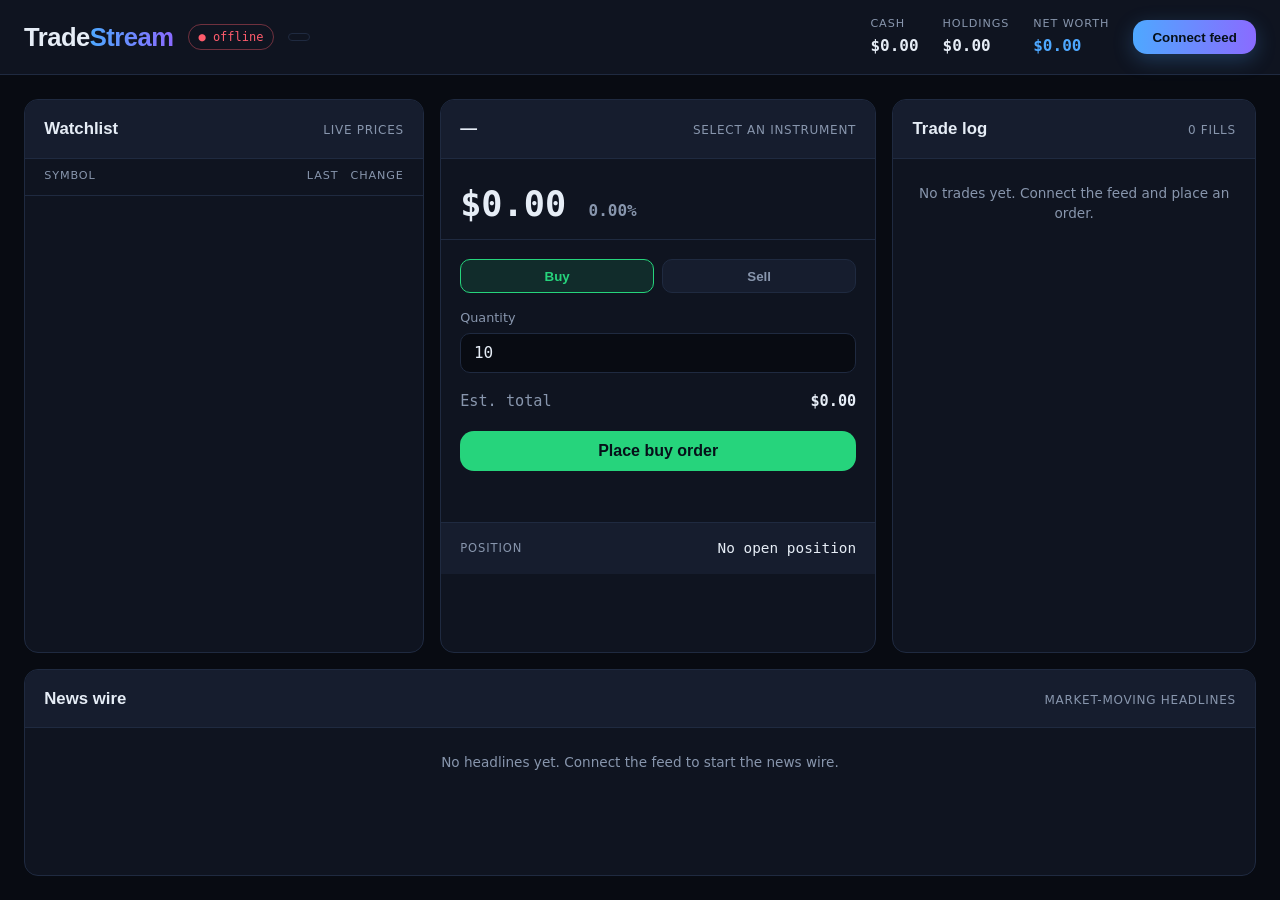
==== project-2/index.html @ 80877753 "project-2" ====
<!doctype html>
<html lang="en" data-theme="dark">
  <head>
    <meta charset="UTF-8" />
    <meta name="viewport" content="width=device-width, initial-scale=1.0" />
    <meta
      name="description"
      content="TradeStream - a simple real-time trading terminal built with vanilla JavaScript."
    />
    <title>TradeStream</title>
    <link rel="stylesheet" href="style.css" />
  </head>
  <body>
    <header class="topbar">
      <div class="brand">
        <h1 class="logo">Trade<span>Stream</span></h1>
        <span class="badge" id="connBadge" data-state="off">● offline</span>
        <span class="clock" id="clock"></span>
      </div>
      <div class="account">
        <div class="account-item">
          <span class="account-label">Cash</span>
          <span class="account-value" id="cashValue">$0.00</span>
        </div>
        <div class="account-item">
          <span class="account-label">Holdings</span>
          <span class="account-value" id="holdingsValue">$0.00</span>
        </div>
        <div class="account-item">
          <span class="account-label">Net worth</span>
          <span class="account-value account-total" id="netValue">$0.00</span>
        </div>
        <button id="feedBtn" class="btn-feed" type="button">
          Connect feed
        </button>
      </div>
    </header>

    <main class="terminal">
      <section class="panel watchlist">
        <div class="panel-head">
          <h2>Watchlist</h2>
          <span class="panel-hint">live prices</span>
        </div>
        <div class="watchlist-head">
          <span>Symbol</span>
          <span class="num">Last</span>
          <span class="num">Change</span>
        </div>
        <ul id="watchlist" class="ticker-list" aria-live="polite"></ul>
      </section>

      <section class="panel detail">
        <div class="panel-head">
          <h2 id="detailSymbol">—</h2>
          <span class="panel-hint" id="detailName">select an instrument</span>
        </div>

        <div class="quote">
          <span class="quote-price" id="quotePrice">$0.00</span>
          <span class="quote-change" id="quoteChange">0.00%</span>
        </div>

        <form id="orderForm" class="order-form" novalidate>
          <div class="order-side">
            <button type="button" class="side-btn active" data-side="buy">
              Buy
            </button>
            <button type="button" class="side-btn" data-side="sell">
              Sell
            </button>
          </div>
          <label class="field">
            <span>Quantity</span>
            <input
              type="number"
              id="orderQty"
              min="1"
              step="1"
              value="10"
              inputmode="numeric"
            />
          </label>
          <div class="order-est">
            <span>Est. total</span>
            <span id="orderEst">$0.00</span>
          </div>
          <button type="submit" class="btn-submit" id="orderSubmit">
            Place buy order
          </button>
          <p class="order-msg" id="orderMsg" aria-live="polite"></p>
        </form>

        <div class="position" id="positionBox">
          <span class="position-label">Position</span>
          <span class="position-value" id="positionValue"
            >No open position</span
          >
        </div>
      </section>

      <section class="panel log">
        <div class="panel-head">
          <h2>Trade log</h2>
          <span class="panel-hint" id="logCount">0 fills</span>
        </div>
        <ul id="tradeLog" class="trade-log" aria-live="polite">
          <li class="log-empty">
            No trades yet. Connect the feed and place an order.
          </li>
        </ul>
      </section>

      <section class="panel news">
        <div class="panel-head">
          <h2>News wire</h2>
          <span class="panel-hint">market-moving headlines</span>
        </div>
        <ul id="newsFeed" class="news-feed" aria-live="polite">
          <li class="news-empty">
            No headlines yet. Connect the feed to start the news wire.
          </li>
        </ul>
      </section>
    </main>
    <script src="app.js"></script>
  </body>
</html>
---- project-2/style.css ----
:root {
  --bg: #080b12;
  --bg-elev: #0f1420;
  --bg-elev-2: #161d2e;
  --border: #1f2a40;
  --text: #e6edf6;
  --text-dim: #8896ad;
  --accent: #4ea8ff;
  --accent-2: #8a6bff;
  --up: #26d47c;
  --up-bg: rgba(38, 212, 124, 0.12);
  --down: #ff5c6c;
  --down-bg: rgba(255, 92, 108, 0.12);
  --flash: rgba(78, 168, 255, 0.18);
  --radius: 14px;
  --mono: "JetBrains Mono", ui-monospace, SFMono-Regular, Menlo, monospace;
}

* {
  box-sizing: border-box;
}

html,
body {
  margin: 0;
  padding: 0;
}

body {
  background: var(--bg);
  color: var(--text);
  font-family:
    "Inter",
    system-ui,
    -apple-system,
    sans-serif;
  line-height: 1.5;
  min-height: 100vh;
  display: flex;
  flex-direction: column;
}

.topbar {
  display: flex;
  align-items: center;
  justify-content: space-between;
  gap: 1rem;
  flex-wrap: wrap;
  padding: 1rem 1.5rem;
  background: var(--bg-elev);
  border-bottom: 1px solid var(--border);
}

.brand {
  display: flex;
  align-items: center;
  gap: 0.9rem;
}

.logo {
  font-family: "Space Grotesk", sans-serif;
  font-size: 1.6rem;
  font-weight: 700;
  margin: 0;
  letter-spacing: -0.02em;
}

.logo span {
  background: linear-gradient(90deg, var(--accent), var(--accent-2));
  -webkit-background-clip: text;
  background-clip: text;
  color: transparent;
}

.badge {
  font-family: var(--mono);
  font-size: 0.75rem;
  padding: 0.2rem 0.6rem;
  border-radius: 999px;
  border: 1px solid var(--border);
  color: var(--text-dim);
  transition:
    color 0.2s ease,
    border-color 0.2s ease;
}

.badge[data-state="on"] {
  color: var(--up);
  border-color: rgba(38, 212, 124, 0.4);
}

.badge[data-state="off"] {
  color: var(--down);
  border-color: rgba(255, 92, 108, 0.4);
}

.clock {
  font-family: var(--mono);
  font-size: 0.8rem;
  color: var(--text-dim);
  padding: 0.2rem 0.6rem;
  border-radius: 999px;
  border: 1px solid var(--border);
  white-space: nowrap;
}

.account {
  display: flex;
  align-items: center;
  gap: 1.5rem;
  flex-wrap: wrap;
}

.account-item {
  display: flex;
  flex-direction: column;
  gap: 0.1rem;
}

.account-label {
  font-size: 0.7rem;
  text-transform: uppercase;
  letter-spacing: 0.08em;
  color: var(--text-dim);
}

.account-value {
  font-family: var(--mono);
  font-size: 1rem;
  font-weight: 600;
}

.account-total {
  color: var(--accent);
}

.btn-feed {
  font-family: "Space Grotesk", sans-serif;
  font-weight: 600;
  color: #061019;
  background: linear-gradient(90deg, var(--accent), var(--accent-2));
  border: none;
  padding: 0.6rem 1.2rem;
  border-radius: var(--radius);
  cursor: pointer;
  transition:
    transform 0.12s ease,
    box-shadow 0.12s ease,
    filter 0.12s ease;
  box-shadow: 0 6px 20px rgba(78, 168, 255, 0.25);
}

.btn-feed:hover {
  transform: translateY(-1px);
  box-shadow: 0 10px 28px rgba(78, 168, 255, 0.35);
}

.btn-feed[data-state="on"] {
  background: var(--bg-elev-2);
  color: var(--text);
  border: 1px solid var(--border);
  box-shadow: none;
}

.terminal {
  flex: 1;
  display: grid;
  grid-template-columns: 1.1fr 1.2fr 1fr;
  gap: 1rem;
  padding: 1.5rem;
  width: min(1400px, 100%);
  margin: 0 auto;
}

.panel {
  background: var(--bg-elev);
  border: 1px solid var(--border);
  border-radius: var(--radius);
  display: flex;
  flex-direction: column;
  overflow: hidden;
}

.panel-head {
  display: flex;
  align-items: baseline;
  justify-content: space-between;
  padding: 1rem 1.2rem;
  border-bottom: 1px solid var(--border);
  background: var(--bg-elev-2);
}

.panel-head h2 {
  font-family: "Space Grotesk", sans-serif;
  font-size: 1.05rem;
  font-weight: 600;
  margin: 0;
}

.panel-hint {
  font-size: 0.75rem;
  color: var(--text-dim);
  text-transform: uppercase;
  letter-spacing: 0.06em;
}

.watchlist-head,
.ticker-row {
  display: grid;
  grid-template-columns: 1fr auto auto;
  gap: 0.75rem;
  align-items: center;
  padding: 0.6rem 1.2rem;
}

.watchlist-head {
  font-size: 0.7rem;
  text-transform: uppercase;
  letter-spacing: 0.08em;
  color: var(--text-dim);
  border-bottom: 1px solid var(--border);
}

.num {
  text-align: right;
  font-variant-numeric: tabular-nums;
}

.ticker-list {
  list-style: none;
  margin: 0;
  padding: 0;
  overflow-y: auto;
}

.ticker-row {
  cursor: pointer;
  border-bottom: 1px solid rgba(31, 42, 64, 0.5);
  transition: background 0.15s ease;
}

.ticker-row:hover {
  background: var(--bg-elev-2);
}

.ticker-row.active {
  background: var(--bg-elev-2);
  box-shadow: inset 3px 0 0 var(--accent);
}

.ticker-row.flash-up {
  animation: flashUp 0.5s ease;
}

.ticker-row.flash-down {
  animation: flashDown 0.5s ease;
}

@keyframes flashUp {
  0% {
    background: var(--up-bg);
  }
}

@keyframes flashDown {
  0% {
    background: var(--down-bg);
  }
}

.sym {
  display: flex;
  flex-direction: column;
}

.sym-ticker {
  font-family: "Space Grotesk", sans-serif;
  font-weight: 600;
}

.sym-name {
  font-size: 0.72rem;
  color: var(--text-dim);
}

.last {
  font-family: var(--mono);
  font-weight: 600;
}

.chg {
  font-family: var(--mono);
  font-size: 0.85rem;
  padding: 0.1rem 0.45rem;
  border-radius: 6px;
}

.chg.up {
  color: var(--up);
  background: var(--up-bg);
}

.chg.down {
  color: var(--down);
  background: var(--down-bg);
}

.detail {
  min-width: 0;
}

.quote {
  display: flex;
  align-items: baseline;
  gap: 0.9rem;
  padding: 1.2rem 1.2rem 0.5rem;
}

.quote-price {
  font-family: var(--mono);
  font-size: 2.2rem;
  font-weight: 600;
  font-variant-numeric: tabular-nums;
}

.quote-change {
  font-family: var(--mono);
  font-size: 1rem;
  font-weight: 600;
  padding: 0.15rem 0.5rem;
  border-radius: 8px;
  color: var(--text-dim);
}

.quote-change.up {
  color: var(--up);
  background: var(--up-bg);
}

.quote-change.down {
  color: var(--down);
  background: var(--down-bg);
}

.order-form {
  padding: 1.2rem;
  border-top: 1px solid var(--border);
  display: flex;
  flex-direction: column;
  gap: 0.9rem;
}

.order-side {
  display: grid;
  grid-template-columns: 1fr 1fr;
  gap: 0.5rem;
}

.side-btn {
  font-family: "Space Grotesk", sans-serif;
  font-weight: 600;
  padding: 0.55rem;
  border-radius: 10px;
  border: 1px solid var(--border);
  background: var(--bg-elev-2);
  color: var(--text-dim);
  cursor: pointer;
  transition: all 0.15s ease;
}

.side-btn[data-side="buy"].active {
  color: var(--up);
  border-color: var(--up);
  background: var(--up-bg);
}

.side-btn[data-side="sell"].active {
  color: var(--down);
  border-color: var(--down);
  background: var(--down-bg);
}

.field {
  display: flex;
  flex-direction: column;
  gap: 0.35rem;
  font-size: 0.8rem;
  color: var(--text-dim);
}

.field input {
  font-family: var(--mono);
  font-size: 1rem;
  color: var(--text);
  background: var(--bg);
  border: 1px solid var(--border);
  border-radius: 10px;
  padding: 0.6rem 0.8rem;
}

.field input:focus {
  outline: none;
  border-color: var(--accent);
}

.order-est {
  display: flex;
  justify-content: space-between;
  font-family: var(--mono);
  font-size: 0.95rem;
  color: var(--text-dim);
  padding: 0.2rem 0;
}

.order-est span:last-child {
  color: var(--text);
  font-weight: 600;
}

.btn-submit {
  font-family: "Space Grotesk", sans-serif;
  font-weight: 600;
  font-size: 1rem;
  padding: 0.7rem;
  border: none;
  border-radius: var(--radius);
  cursor: pointer;
  color: #061019;
  background: var(--up);
  transition:
    filter 0.12s ease,
    transform 0.12s ease;
}

.btn-submit[data-side="sell"] {
  background: var(--down);
}

.btn-submit:hover:not(:disabled) {
  transform: translateY(-1px);
  filter: brightness(1.05);
}

.btn-submit:disabled {
  opacity: 0.5;
  cursor: not-allowed;
}

.order-msg {
  margin: 0;
  min-height: 1.1rem;
  font-size: 0.82rem;
  font-family: var(--mono);
}

.order-msg.ok {
  color: var(--up);
}

.order-msg.err {
  color: var(--down);
}

.position {
  padding: 0.9rem 1.2rem;
  border-top: 1px solid var(--border);
  display: flex;
  justify-content: space-between;
  align-items: center;
  background: var(--bg-elev-2);
}

.position-label {
  font-size: 0.72rem;
  text-transform: uppercase;
  letter-spacing: 0.08em;
  color: var(--text-dim);
}

.position-value {
  font-family: var(--mono);
  font-size: 0.9rem;
}

.trade-log {
  list-style: none;
  margin: 0;
  padding: 0;
  overflow-y: auto;
}

.log-row {
  display: grid;
  grid-template-columns: auto 1fr auto;
  gap: 0.6rem;
  align-items: center;
  padding: 0.6rem 1.2rem;
  border-bottom: 1px solid rgba(31, 42, 64, 0.5);
  font-size: 0.85rem;
  animation: fadeIn 0.3s ease;
}

@keyframes fadeIn {
  from {
    opacity: 0;
    transform: translateY(-4px);
  }
}

.log-side {
  font-family: "Space Grotesk", sans-serif;
  font-weight: 600;
  font-size: 0.72rem;
  padding: 0.15rem 0.5rem;
  border-radius: 6px;
}

.log-side.buy {
  color: var(--up);
  background: var(--up-bg);
}

.log-side.sell {
  color: var(--down);
  background: var(--down-bg);
}

.log-detail {
  font-family: var(--mono);
  color: var(--text-dim);
}

.log-detail strong {
  color: var(--text);
}

.log-time {
  font-family: var(--mono);
  font-size: 0.72rem;
  color: var(--text-dim);
}

.log-empty {
  padding: 1.5rem 1.2rem;
  color: var(--text-dim);
  font-size: 0.85rem;
  text-align: center;
}

.news {
  grid-column: 1 / -1;
}

.news-feed {
  list-style: none;
  margin: 0;
  padding: 0;
  overflow-y: auto;
  max-height: 340px;
}

.news-row {
  display: grid;
  grid-template-columns: auto 1fr auto;
  gap: 0.7rem;
  align-items: start;
  padding: 0.7rem 1.2rem;
  border-bottom: 1px solid rgba(31, 42, 64, 0.5);
  animation: fadeIn 0.3s ease;
}

.news-tag {
  font-family: "Space Grotesk", sans-serif;
  font-weight: 600;
  font-size: 0.7rem;
  padding: 0.15rem 0.5rem;
  border-radius: 6px;
  white-space: nowrap;
}

.news-tag.bullish {
  color: var(--up);
  background: var(--up-bg);
}

.news-tag.bearish {
  color: var(--down);
  background: var(--down-bg);
}

.news-tag.neutral {
  color: var(--text-dim);
  background: var(--bg-elev-2);
}

.news-text {
  font-size: 0.9rem;
  line-height: 1.4;
}

.news-text .news-sym {
  font-family: var(--mono);
  color: var(--accent);
  font-weight: 600;
}

.news-time {
  font-family: var(--mono);
  font-size: 0.72rem;
  color: var(--text-dim);
  white-space: nowrap;
}

.news-empty {
  padding: 1.5rem 1.2rem;
  color: var(--text-dim);
  font-size: 0.85rem;
  text-align: center;
}

@media (max-width: 1000px) {
  .terminal {
    grid-template-columns: 1fr;
  }
  .news {
    grid-column: auto;
  }
  .ticker-list {
    max-height: 320px;
  }
  .trade-log {
    max-height: 320px;
  }
}
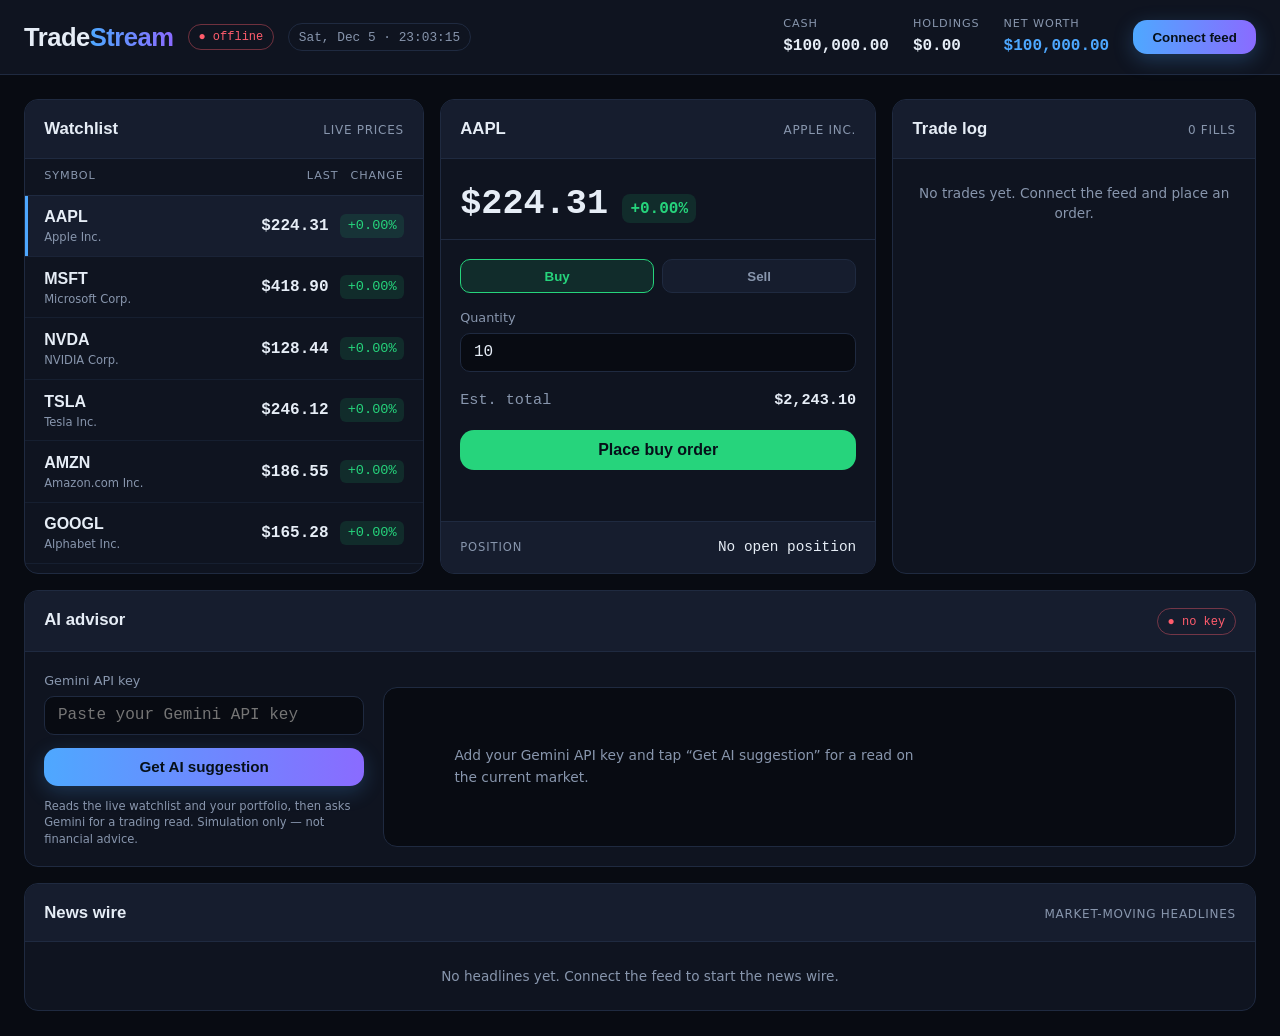
==== commit 18a27405: "gemini-code" ====
--- a/project-2/index.html
+++ b/project-2/index.html
@@ -111,6 +111,40 @@
         </ul>
       </section>
 
+      <section class="panel advisor">
+        <div class="panel-head">
+          <h2>AI advisor</h2>
+          <span class="badge" id="aiStatus" data-state="off">● no key</span>
+        </div>
+        <div class="advisor-body">
+          <label class="field">
+            <span>Gemini API key</span>
+            <input
+              type="password"
+              id="aiKey"
+              placeholder="Paste your Gemini API key"
+              autocomplete="off"
+              spellcheck="false"
+            />
+          </label>
+          <button id="aiAskBtn" class="btn-ai" type="button">
+            Get AI suggestion
+          </button>
+          <p class="advisor-hint">
+            Reads the live watchlist and your portfolio, then asks Gemini for a
+            trading read. Simulation only — not financial advice.
+          </p>
+          <div
+            id="aiOutput"
+            class="advisor-output placeholder"
+            aria-live="polite"
+          >
+            Add your Gemini API key and tap “Get AI suggestion” for a read on
+            the current market.
+          </div>
+        </div>
+      </section>
+
       <section class="panel news">
         <div class="panel-head">
           <h2>News wire</h2>
@@ -124,5 +158,6 @@
       </section>
     </main>
     <script src="app.js"></script>
+    <script src="gemini.js"></script>
   </body>
 </html>
--- a/project-2/style.css
+++ b/project-2/style.css
@@ -618,6 +618,103 @@
   text-align: center;
 }
 
+.advisor {
+  grid-column: 1 / -1;
+}
+
+.badge[data-state="busy"] {
+  color: var(--accent);
+  border-color: rgba(78, 168, 255, 0.4);
+  animation: pulse 1.2s ease-in-out infinite;
+}
+
+@keyframes pulse {
+  50% {
+    opacity: 0.5;
+  }
+}
+
+.advisor-body {
+  display: grid;
+  grid-template-columns: minmax(220px, 320px) 1fr;
+  grid-template-rows: auto auto;
+  gap: 0.8rem 1.2rem;
+  padding: 1.2rem;
+  align-items: end;
+}
+
+.advisor-body .field {
+  grid-column: 1;
+  grid-row: 1;
+}
+
+.btn-ai {
+  grid-column: 1;
+  grid-row: 2;
+  align-self: start;
+  font-family: "Space Grotesk", sans-serif;
+  font-weight: 600;
+  font-size: 0.95rem;
+  color: #061019;
+  background: linear-gradient(90deg, var(--accent), var(--accent-2));
+  border: none;
+  padding: 0.65rem 1.1rem;
+  border-radius: var(--radius);
+  cursor: pointer;
+  transition:
+    transform 0.12s ease,
+    filter 0.12s ease,
+    box-shadow 0.12s ease;
+  box-shadow: 0 6px 20px rgba(78, 168, 255, 0.22);
+}
+
+.btn-ai:hover:not(:disabled) {
+  transform: translateY(-1px);
+  box-shadow: 0 10px 28px rgba(78, 168, 255, 0.32);
+}
+
+.btn-ai:disabled {
+  opacity: 0.5;
+  cursor: not-allowed;
+}
+
+.advisor-hint {
+  grid-column: 1;
+  grid-row: 3;
+  margin: 0;
+  font-size: 0.72rem;
+  color: var(--text-dim);
+  line-height: 1.4;
+}
+
+.advisor-output {
+  grid-column: 2;
+  grid-row: 1 / span 3;
+  min-height: 160px;
+  max-height: 320px;
+  overflow-y: auto;
+  padding: 1rem 1.1rem;
+  background: var(--bg);
+  border: 1px solid var(--border);
+  border-radius: var(--radius);
+  font-family: var(--mono);
+  font-size: 0.86rem;
+  line-height: 1.55;
+  white-space: pre-wrap;
+  color: var(--text);
+}
+
+.advisor-output.placeholder {
+  color: var(--text-dim);
+  font-family:
+    "Inter",
+    system-ui,
+    -apple-system,
+    sans-serif;
+  display: flex;
+  align-items: center;
+}
+
 @media (max-width: 1000px) {
   .terminal {
     grid-template-columns: 1fr;
@@ -625,6 +722,21 @@
   .news {
     grid-column: auto;
   }
+  .advisor {
+    grid-column: auto;
+  }
+  .advisor-body {
+    grid-template-columns: 1fr;
+  }
+  .advisor-body .field,
+  .btn-ai,
+  .advisor-hint,
+  .advisor-output {
+    grid-column: 1;
+  }
+  .advisor-output {
+    grid-row: auto;
+  }
   .ticker-list {
     max-height: 320px;
   }
